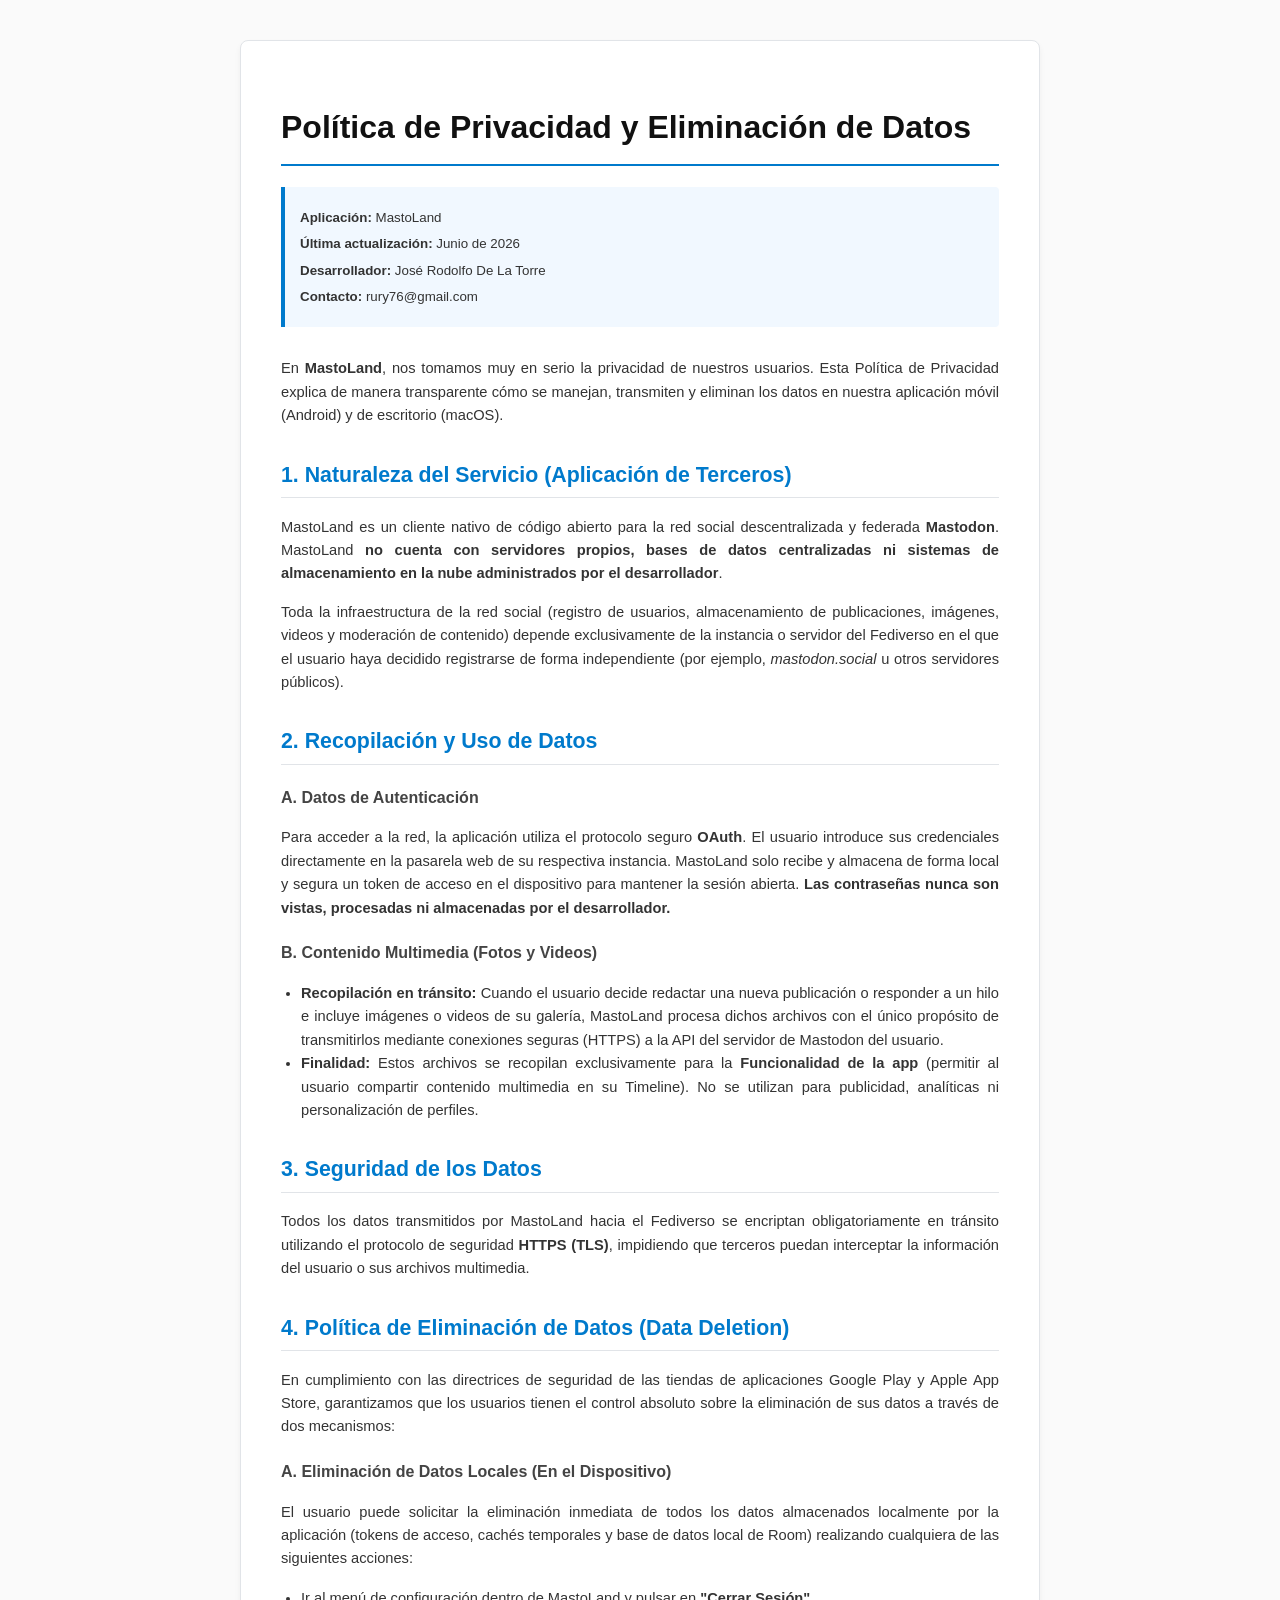
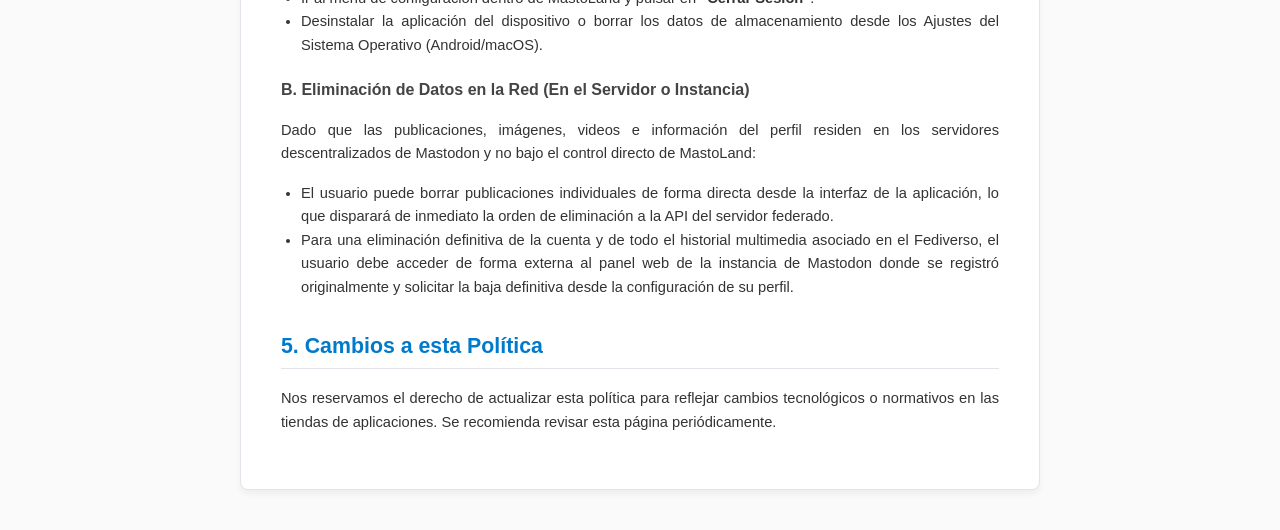
==== privacy.html @ 200fac9f "Privacidad" ====
<!DOCTYPE html>
<html lang="es">
<head>
    <meta charset="UTF-8">
    <meta name="viewport" content="width=device-width, initial-scale=1.0">
    <title>Política de Privacidad y Eliminación de Datos - MastoLand</title>
    <style>
        body {
            font-family: -apple-system, BlinkMacSystemFont, "Segoe UI", Roboto, Helvetica, Arial, sans-serif;
            line-height: 1.6;
            color: #333333;
            max-width: 800px;
            margin: 0 auto;
            padding: 40px 20px;
            background-color: #fafafa;
        }
        .container {
            background-color: #ffffff;
            padding: 40px;
            border-radius: 8px;
            box-shadow: 0 4px 6px rgba(0, 0, 0, 0.05);
            border: 1px solid #e1e4e8;
        }
        h1 {
            color: #111111;
            border-bottom: 2px solid #007acc;
            padding-bottom: 10px;
            font-size: 24pt;
        }
        h2 {
            color: #007acc;
            margin-top: 30px;
            border-bottom: 1px solid #e1e4e8;
            padding-bottom: 5px;
            font-size: 16pt;
        }
        h3 {
            color: #444444;
            font-size: 12pt;
            margin-top: 20px;
        }
        p, li {
            font-size: 11pt;
            text-align: justify;
        }
        ul {
            padding-left: 20px;
        }
        .meta-info {
            background-color: #f1f8ff;
            border-left: 4px solid #007acc;
            padding: 15px;
            margin-bottom: 30px;
            border-radius: 0 4px 4px 0;
        }
        .meta-info p {
            margin: 5px 0;
            font-size: 10pt;
        }
        .highlight-box {
            background-color: #fff9db;
            border-left: 4px solid #fcc419;
            padding: 15px;
            margin: 20px 0;
            border-radius: 0 4px 4px 0;
        }
    </style>
</head>
<body>

<div class="container">
    <h1>Política de Privacidad y Eliminación de Datos</h1>
    
    <div class="meta-info">
        <p><strong>Aplicación:</strong> MastoLand</p>
        <p><strong>Última actualización:</strong> Junio de 2026</p>
        <p><strong>Desarrollador:</strong> José Rodolfo De La Torre</p>
        <p><strong>Contacto:</strong> rury76@gmail.com</p>
    </div>

    <p>En <strong>MastoLand</strong>, nos tomamos muy en serio la privacidad de nuestros usuarios. Esta Política de Privacidad explica de manera transparente cómo se manejan, transmiten y eliminan los datos en nuestra aplicación móvil (Android) y de escritorio (macOS).</p>

    <h2>1. Naturaleza del Servicio (Aplicación de Terceros)</h2>
    <p>MastoLand es un cliente nativo de código abierto para la red social descentralizada y federada <strong>Mastodon</strong>. MastoLand <strong>no cuenta con servidores propios, bases de datos centralizadas ni sistemas de almacenamiento en la nube administrados por el desarrollador</strong>.</p>
    <p>Toda la infraestructura de la red social (registro de usuarios, almacenamiento de publicaciones, imágenes, videos y moderación de contenido) depende exclusivamente de la instancia o servidor del Fediverso en el que el usuario haya decidido registrarse de forma independiente (por ejemplo, <em>mastodon.social</em> u otros servidores públicos).</p>

    <h2>2. Recopilación y Uso de Datos</h2>
    
    <h3>A. Datos de Autenticación</h3>
    <p>Para acceder a la red, la aplicación utiliza el protocolo seguro <strong>OAuth</strong>. El usuario introduce sus credenciales directamente en la pasarela web de su respectiva instancia. MastoLand solo recibe y almacena de forma local y segura un token de acceso en el dispositivo para mantener la sesión abierta. <strong>Las contraseñas nunca son vistas, procesadas ni almacenadas por el desarrollador.</strong></p>

    <h3>B. Contenido Multimedia (Fotos y Videos)</h3>
    <ul>
        <li><strong>Recopilación en tránsito:</strong> Cuando el usuario decide redactar una nueva publicación o responder a un hilo e incluye imágenes o videos de su galería, MastoLand procesa dichos archivos con el único propósito de transmitirlos mediante conexiones seguras (HTTPS) a la API del servidor de Mastodon del usuario.</li>
        <li><strong>Finalidad:</strong> Estos archivos se recopilan exclusivamente para la <strong>Funcionalidad de la app</strong> (permitir al usuario compartir contenido multimedia en su Timeline). No se utilizan para publicidad, analíticas ni personalización de perfiles.</li>
    </ul>

    <h2>3. Seguridad de los Datos</h2>
    <p>Todos los datos transmitidos por MastoLand hacia el Fediverso se encriptan obligatoriamente en tránsito utilizando el protocolo de seguridad <strong>HTTPS (TLS)</strong>, impidiendo que terceros puedan interceptar la información del usuario o sus archivos multimedia.</p>

    <h2 id="data-deletion">4. Política de Eliminación de Datos (Data Deletion)</h2>
    <p>En cumplimiento con las directrices de seguridad de las tiendas de aplicaciones Google Play y Apple App Store, garantizamos que los usuarios tienen el control absoluto sobre la eliminación de sus datos a través de dos mecanismos:</p>

    <h3>A. Eliminación de Datos Locales (En el Dispositivo)</h3>
    <p>El usuario puede solicitar la eliminación inmediata de todos los datos almacenados localmente por la aplicación (tokens de acceso, cachés temporales y base de datos local de Room) realizando cualquiera de las siguientes acciones:</p>
    <ul>
        <li>Ir al menú de configuración dentro de MastoLand y pulsar en <strong>"Cerrar Sesión"</strong>.</li>
        <li>Desinstalar la aplicación del dispositivo o borrar los datos de almacenamiento desde los Ajustes del Sistema Operativo (Android/macOS).</li>
    </ul>

    <h3>B. Eliminación de Datos en la Red (En el Servidor o Instancia)</h3>
    <p>Dado que las publicaciones, imágenes, videos e información del perfil residen en los servidores descentralizados de Mastodon y no bajo el control directo de MastoLand:</p>
    <ul>
        <li>El usuario puede borrar publicaciones individuales de forma directa desde la interfaz de la aplicación, lo que disparará de inmediato la orden de eliminación a la API del servidor federado.</li>
        <li>Para una eliminación definitiva de la cuenta y de todo el historial multimedia asociado en el Fediverso, el usuario debe acceder de forma externa al panel web de la instancia de Mastodon donde se registró originalmente y solicitar la baja definitiva desde la configuración de su perfil.</li>
    </ul>

    <h2>5. Cambios a esta Política</h2>
    <p>Nos reservamos el derecho de actualizar esta política para reflejar cambios tecnológicos o normativos en las tiendas de aplicaciones. Se recomienda revisar esta página periódicamente.</p>
</div>

</body>
</html>
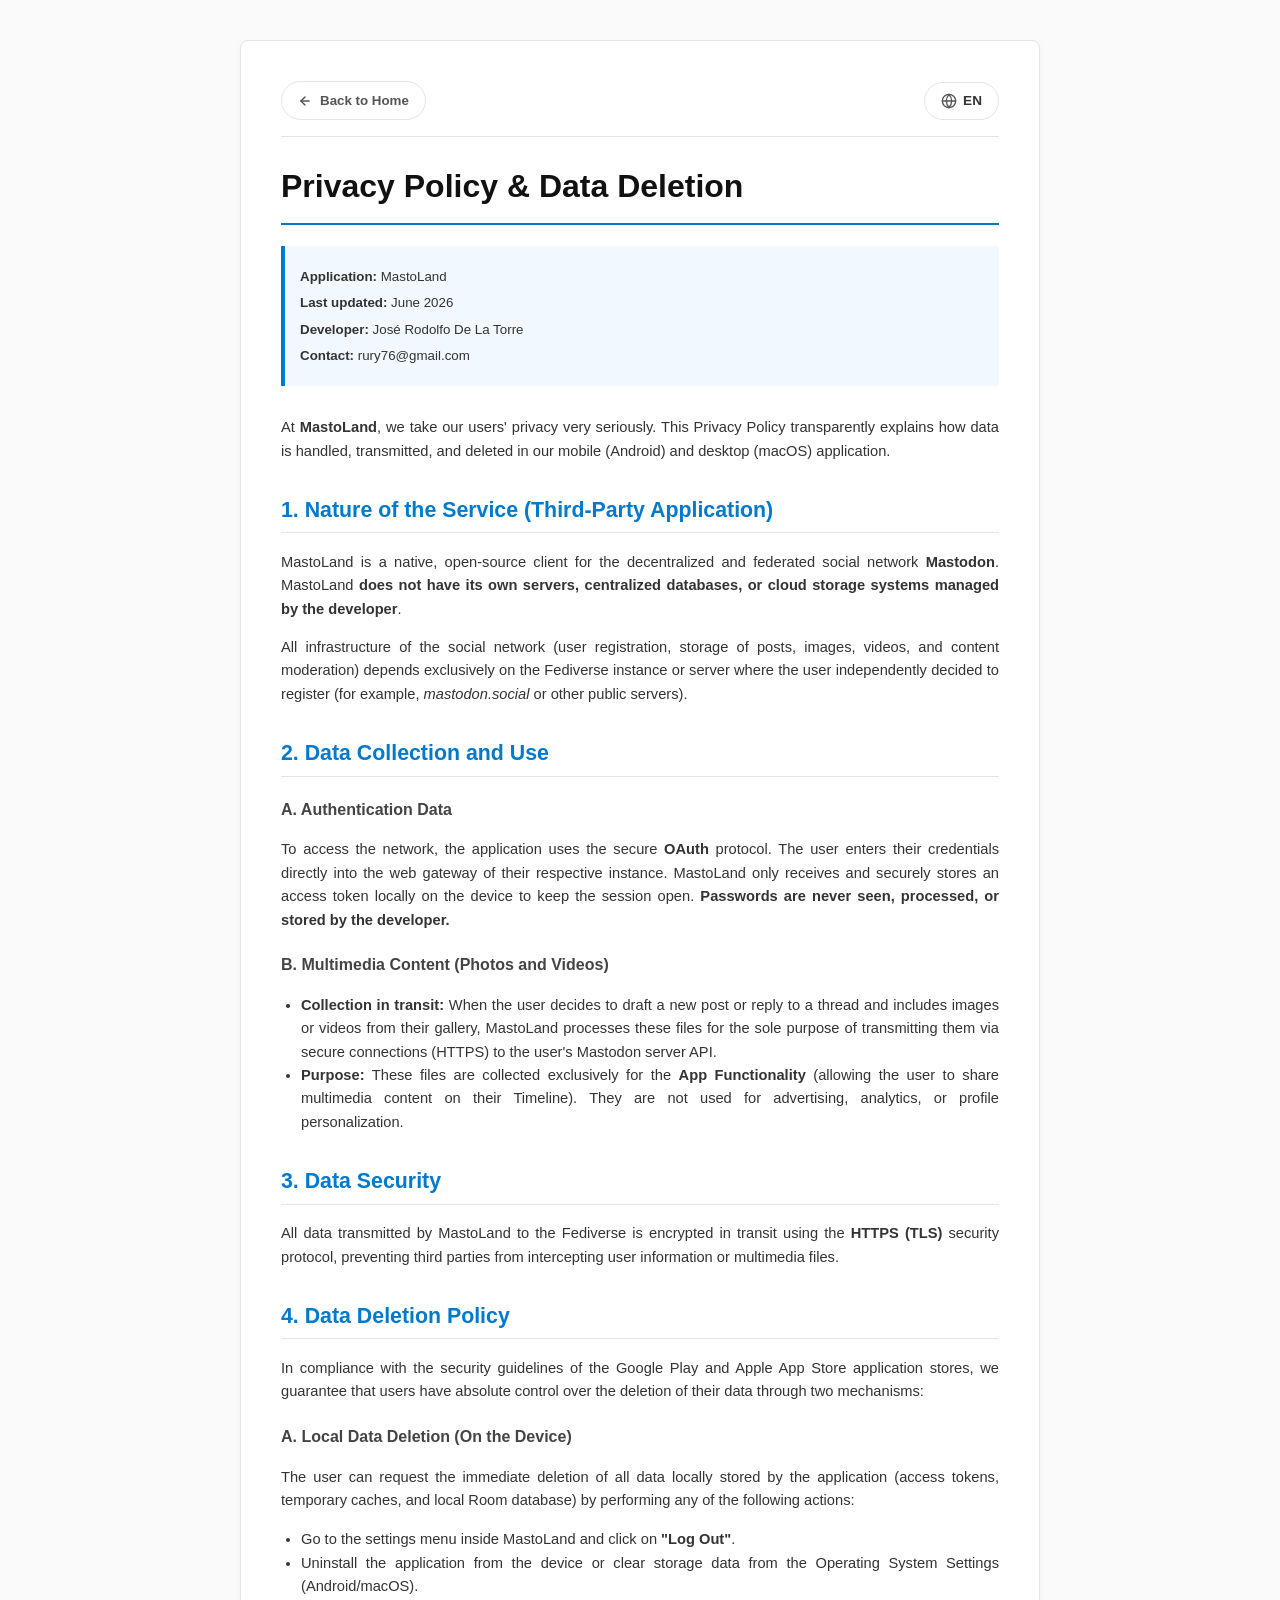
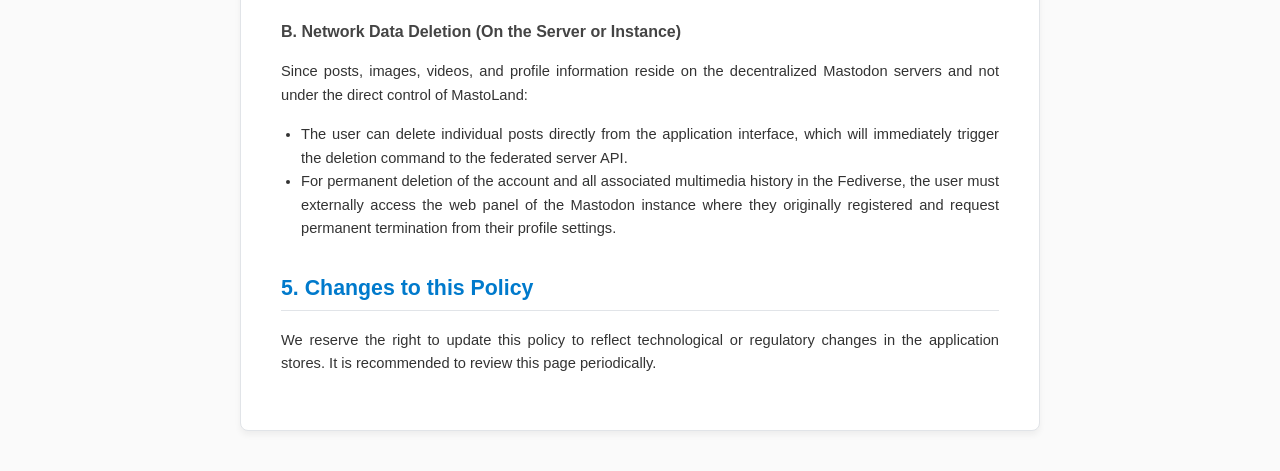
==== commit 4640ffd2: "Cambios idioma" ====
--- a/privacy.html
+++ b/privacy.html
@@ -4,6 +4,7 @@
     <meta charset="UTF-8">
     <meta name="viewport" content="width=device-width, initial-scale=1.0">
     <title>Política de Privacidad y Eliminación de Datos - MastoLand</title>
+    <link rel="icon" type="image/png" href="img/ic_launcher_dark.png">
     <style>
         body {
             font-family: -apple-system, BlinkMacSystemFont, "Segoe UI", Roboto, Helvetica, Arial, sans-serif;
@@ -64,60 +65,199 @@
             margin: 20px 0;
             border-radius: 0 4px 4px 0;
         }
+        
+        /* Privacy Header Styles */
+        .privacy-header {
+            display: flex;
+            justify-content: space-between;
+            align-items: center;
+            margin-bottom: 24px;
+            padding-bottom: 16px;
+            border-bottom: 1px solid #e1e4e8;
+        }
+        .back-home-btn {
+            display: inline-flex;
+            align-items: center;
+            gap: 8px;
+            color: #555555;
+            text-decoration: none;
+            font-size: 10pt;
+            font-weight: 600;
+            padding: 8px 16px;
+            border-radius: 20px;
+            border: 1px solid #e1e4e8;
+            background-color: #ffffff;
+            transition: background-color 0.2s, border-color 0.2s, color 0.2s;
+        }
+        .back-home-btn:hover {
+            background-color: #f6f8fa;
+            border-color: #007acc;
+            color: #007acc;
+        }
+        .back-home-btn svg {
+            transition: transform 0.2s;
+        }
+        .back-home-btn:hover svg {
+            transform: translateX(-3px);
+        }
+
+        /* Language Selector Styles */
+        .language-selector {
+            position: relative;
+        }
+        .lang-btn {
+            background-color: #ffffff;
+            border: 1px solid #e1e4e8;
+            color: #333333;
+            padding: 0 16px;
+            height: 38px;
+            border-radius: 19px;
+            cursor: pointer;
+            display: flex;
+            align-items: center;
+            gap: 6px;
+            font-size: 0.85rem;
+            font-weight: 600;
+            transition: background-color 0.2s, border-color 0.2s;
+        }
+        .lang-btn:hover {
+            background-color: #f6f8fa;
+            border-color: #007acc;
+        }
+        .lang-btn svg {
+            color: #555555;
+        }
+        .lang-dropdown {
+            position: absolute;
+            top: calc(100% + 8px);
+            right: 0;
+            background-color: #ffffff;
+            border: 1px solid #e1e4e8;
+            border-radius: 12px;
+            padding: 6px;
+            display: flex;
+            flex-direction: column;
+            gap: 4px;
+            min-width: 120px;
+            box-shadow: 0 10px 25px -5px rgba(0, 0, 0, 0.1);
+            opacity: 0;
+            visibility: hidden;
+            transform: translateY(-10px);
+            transition: opacity 0.2s, transform 0.2s, visibility 0.2s;
+            z-index: 1000;
+        }
+        .lang-dropdown.show {
+            opacity: 1;
+            visibility: visible;
+            transform: translateY(0);
+        }
+        .lang-option {
+            background: none;
+            border: none;
+            color: #555555;
+            padding: 8px 12px;
+            border-radius: 8px;
+            cursor: pointer;
+            font-size: 0.85rem;
+            font-weight: 500;
+            text-align: left;
+            transition: background-color 0.2s, color 0.2s;
+            width: 100%;
+        }
+        .lang-option:hover {
+            background-color: #f6f8fa;
+            color: #007acc;
+        }
+        .lang-option.active {
+            background-color: #007acc;
+            color: #ffffff;
+        }
     </style>
 </head>
 <body>
 
 <div class="container">
-    <h1>Política de Privacidad y Eliminación de Datos</h1>
+    <div class="privacy-header">
+        <a href="index.html" class="back-home-btn" id="back-home-btn">
+            <svg viewBox="0 0 24 24" width="14" height="14" fill="none" stroke="currentColor" stroke-width="2.5" stroke-linecap="round" stroke-linejoin="round">
+                <line x1="19" y1="12" x2="5" y2="12"></line>
+                <polyline points="12 19 5 12 12 5"></polyline>
+            </svg>
+            <span id="back-home-btn-text">Regresar al inicio</span>
+        </a>
+        
+        <!-- Language Selector -->
+        <div class="language-selector" id="language-selector">
+            <button class="lang-btn" id="lang-btn" aria-label="Seleccionar idioma">
+                <svg viewBox="0 0 24 24" width="16" height="16" fill="none" stroke="currentColor" stroke-width="2" stroke-linecap="round" stroke-linejoin="round">
+                    <circle cx="12" cy="12" r="10"></circle>
+                    <line x1="2" y1="12" x2="22" y2="12"></line>
+                    <path d="M12 2a15.3 15.3 0 0 1 4 10 15.3 15.3 0 0 1-4 10 15.3 15.3 0 0 1-4-10 15.3 15.3 0 0 1 4-10z"></path>
+                </svg>
+                <span id="current-lang-code">ES</span>
+            </button>
+            <div class="lang-dropdown" id="lang-dropdown">
+                <button data-lang="es" class="lang-option active">Español</button>
+                <button data-lang="en" class="lang-option">English</button>
+                <button data-lang="de" class="lang-option">Deutsch</button>
+                <button data-lang="fr" class="lang-option">Français</button>
+                <button data-lang="ja" class="lang-option">日本語</button>
+                <button data-lang="pt" class="lang-option">Português</button>
+            </div>
+        </div>
+    </div>
+
+    <h1 id="title-heading">Política de Privacidad y Eliminación de Datos</h1>
     
     <div class="meta-info">
-        <p><strong>Aplicación:</strong> MastoLand</p>
-        <p><strong>Última actualización:</strong> Junio de 2026</p>
-        <p><strong>Desarrollador:</strong> José Rodolfo De La Torre</p>
-        <p><strong>Contacto:</strong> rury76@gmail.com</p>
+        <p id="meta-app"><strong>Aplicación:</strong> MastoLand</p>
+        <p id="meta-date"><strong>Última actualización:</strong> Junio de 2026</p>
+        <p id="meta-author"><strong>Desarrollador:</strong> José Rodolfo De La Torre</p>
+        <p id="meta-contact"><strong>Contacto:</strong> rury76@gmail.com</p>
     </div>
 
-    <p>En <strong>MastoLand</strong>, nos tomamos muy en serio la privacidad de nuestros usuarios. Esta Política de Privacidad explica de manera transparente cómo se manejan, transmiten y eliminan los datos en nuestra aplicación móvil (Android) y de escritorio (macOS).</p>
-
-    <h2>1. Naturaleza del Servicio (Aplicación de Terceros)</h2>
-    <p>MastoLand es un cliente nativo de código abierto para la red social descentralizada y federada <strong>Mastodon</strong>. MastoLand <strong>no cuenta con servidores propios, bases de datos centralizadas ni sistemas de almacenamiento en la nube administrados por el desarrollador</strong>.</p>
-    <p>Toda la infraestructura de la red social (registro de usuarios, almacenamiento de publicaciones, imágenes, videos y moderación de contenido) depende exclusivamente de la instancia o servidor del Fediverso en el que el usuario haya decidido registrarse de forma independiente (por ejemplo, <em>mastodon.social</em> u otros servidores públicos).</p>
-
-    <h2>2. Recopilación y Uso de Datos</h2>
+    <p id="intro-p">En <strong>MastoLand</strong>, nos tomamos muy en serio la privacidad de nuestros usuarios. Esta Política de Privacidad explica de manera transparente cómo se manejan, transmiten y eliminan los datos en nuestra aplicación móvil (Android) y de escritorio (macOS).</p>
+
+    <h2 id="sec-1-title">1. Naturaleza del Servicio (Aplicación de Terceros)</h2>
+    <p id="sec-1-p1">MastoLand es un cliente nativo de código abierto para la red social descentralizada y federada <strong>Mastodon</strong>. MastoLand <strong>no cuenta con servidores propios, bases de datos centralizadas ni sistemas de almacenamiento en la nube administrados por el desarrollador</strong>.</p>
+    <p id="sec-1-p2">Toda la infraestructura de la red social (registro de usuarios, almacenamiento de publicaciones, imágenes, videos y moderación de contenido) depende exclusivamente de la instancia o servidor del Fediverso en el que el usuario haya decidido registrarse de forma independiente (por ejemplo, <em>mastodon.social</em> u otros servidores públicos).</p>
+
+    <h2 id="sec-2-title">2. Recopilación y Uso de Datos</h2>
     
-    <h3>A. Datos de Autenticación</h3>
-    <p>Para acceder a la red, la aplicación utiliza el protocolo seguro <strong>OAuth</strong>. El usuario introduce sus credenciales directamente en la pasarela web de su respectiva instancia. MastoLand solo recibe y almacena de forma local y segura un token de acceso en el dispositivo para mantener la sesión abierta. <strong>Las contraseñas nunca son vistas, procesadas ni almacenadas por el desarrollador.</strong></p>
-
-    <h3>B. Contenido Multimedia (Fotos y Videos)</h3>
+    <h3 id="sec-2a-title">A. Datos de Autenticación</h3>
+    <p id="sec-2a-p">Para acceder a la red, la aplicación utiliza el protocolo seguro <strong>OAuth</strong>. El usuario introduce sus credenciales directamente en la pasarela web de su respectiva instancia. MastoLand solo recibe y almacena de forma local y segura un token de acceso en el dispositivo para mantener la sesión abierta. <strong>Las contraseñas nunca son vistas, procesadas ni almacenadas por el desarrollador.</strong></p>
+
+    <h3 id="sec-2b-title">B. Contenido Multimedia (Fotos y Videos)</h3>
     <ul>
-        <li><strong>Recopilación en tránsito:</strong> Cuando el usuario decide redactar una nueva publicación o responder a un hilo e incluye imágenes o videos de su galería, MastoLand procesa dichos archivos con el único propósito de transmitirlos mediante conexiones seguras (HTTPS) a la API del servidor de Mastodon del usuario.</li>
-        <li><strong>Finalidad:</strong> Estos archivos se recopilan exclusivamente para la <strong>Funcionalidad de la app</strong> (permitir al usuario compartir contenido multimedia en su Timeline). No se utilizan para publicidad, analíticas ni personalización de perfiles.</li>
+        <li id="sec-2b-li1"><strong>Recopilación en tránsito:</strong> Cuando el usuario decide redactar una nueva publicación o responder a un hilo e incluye imágenes o videos de su galería, MastoLand procesa dichos archivos con el único propósito de transmitirlos mediante conexiones seguras (HTTPS) a la API del servidor de Mastodon del usuario.</li>
+        <li id="sec-2b-li2"><strong>Finalidad:</strong> Estos archivos se recopilan exclusivamente para la <strong>Funcionalidad de la app</strong> (permitir al usuario compartir contenido multimedia en su Timeline). No se utilizan para publicidad, analíticas ni personalización de perfiles.</li>
     </ul>
 
-    <h2>3. Seguridad de los Datos</h2>
-    <p>Todos los datos transmitidos por MastoLand hacia el Fediverso se encriptan obligatoriamente en tránsito utilizando el protocolo de seguridad <strong>HTTPS (TLS)</strong>, impidiendo que terceros puedan interceptar la información del usuario o sus archivos multimedia.</p>
-
-    <h2 id="data-deletion">4. Política de Eliminación de Datos (Data Deletion)</h2>
-    <p>En cumplimiento con las directrices de seguridad de las tiendas de aplicaciones Google Play y Apple App Store, garantizamos que los usuarios tienen el control absoluto sobre la eliminación de sus datos a través de dos mecanismos:</p>
-
-    <h3>A. Eliminación de Datos Locales (En el Dispositivo)</h3>
-    <p>El usuario puede solicitar la eliminación inmediata de todos los datos almacenados localmente por la aplicación (tokens de acceso, cachés temporales y base de datos local de Room) realizando cualquiera de las siguientes acciones:</p>
+    <h2 id="sec-3-title">3. Seguridad de los Datos</h2>
+    <p id="sec-3-p">Todos los datos transmitidos por MastoLand hacia el Fediverso se encriptan obligatoriamente en tránsito utilizando el protocolo de seguridad <strong>HTTPS (TLS)</strong>, impidiendo que terceros puedan interceptar la información del usuario o sus archivos multimedia.</p>
+
+    <h2 id="sec-4-title">4. Política de Eliminación de Datos (Data Deletion)</h2>
+    <p id="sec-4-intro-p">En cumplimiento con las directrices de seguridad de las tiendas de aplicaciones Google Play y Apple App Store, garantizamos que los usuarios tienen el control absoluto sobre la eliminación de sus datos a través de dos mecanismos:</p>
+
+    <h3 id="sec-4a-title">A. Eliminación de Datos Locales (En el Dispositivo)</h3>
+    <p id="sec-4a-p">El usuario puede solicitar la eliminación inmediata de todos los datos almacenados localmente por la aplicación (tokens de acceso, cachés temporales y base de datos local de Room) realizando cualquiera de las siguientes acciones:</p>
     <ul>
-        <li>Ir al menú de configuración dentro de MastoLand y pulsar en <strong>"Cerrar Sesión"</strong>.</li>
-        <li>Desinstalar la aplicación del dispositivo o borrar los datos de almacenamiento desde los Ajustes del Sistema Operativo (Android/macOS).</li>
+        <li id="sec-4a-li1">Ir al menú de configuración dentro de MastoLand y pulsar en <strong>"Cerrar Sesión"</strong>.</li>
+        <li id="sec-4a-li2">Desinstalar la aplicación del dispositivo o borrar los datos de almacenamiento desde los Ajustes del Sistema Operativo (Android/macOS).</li>
     </ul>
 
-    <h3>B. Eliminación de Datos en la Red (En el Servidor o Instancia)</h3>
-    <p>Dado que las publicaciones, imágenes, videos e información del perfil residen en los servidores descentralizados de Mastodon y no bajo el control directo de MastoLand:</p>
+    <h3 id="sec-4b-title">B. Eliminación de Datos en la Red (En el Servidor o Instancia)</h3>
+    <p id="sec-4b-p">Dado que las publicaciones, imágenes, videos e información del perfil residen en los servidores descentralizados de Mastodon y no bajo el control directo de MastoLand:</p>
     <ul>
-        <li>El usuario puede borrar publicaciones individuales de forma directa desde la interfaz de la aplicación, lo que disparará de inmediato la orden de eliminación a la API del servidor federado.</li>
-        <li>Para una eliminación definitiva de la cuenta y de todo el historial multimedia asociado en el Fediverso, el usuario debe acceder de forma externa al panel web de la instancia de Mastodon donde se registró originalmente y solicitar la baja definitiva desde la configuración de su perfil.</li>
+        <li id="sec-4b-li1">El usuario puede borrar publicaciones individuales de forma directa desde la interfaz de la aplicación, lo que disparará de inmediato la orden de eliminación a la API del servidor federado.</li>
+        <li id="sec-4b-li2">Para una eliminación definitiva de la cuenta y de todo el historial multimedia asociado en el Fediverso, el usuario debe acceder de forma externa al panel web de la instancia de Mastodon donde se registró originalmente y solicitar la baja definitiva desde la configuración de su perfil.</li>
     </ul>
 
-    <h2>5. Cambios a esta Política</h2>
-    <p>Nos reservamos el derecho de actualizar esta política para reflejar cambios tecnológicos o normativos en las tiendas de aplicaciones. Se recomienda revisar esta página periódicamente.</p>
+    <h2 id="sec-5-title">5. Cambios a esta Política</h2>
+    <p id="sec-5-p">Nos reservamos el derecho de actualizar esta política para reflejar cambios tecnológicos o normativos en las tiendas de aplicaciones. Se recomienda revisar esta página periódicamente.</p>
 </div>
 
+<!-- Core Privacy Script -->
+<script src="js/privacy.js"></script>
 </body>
 </html>
